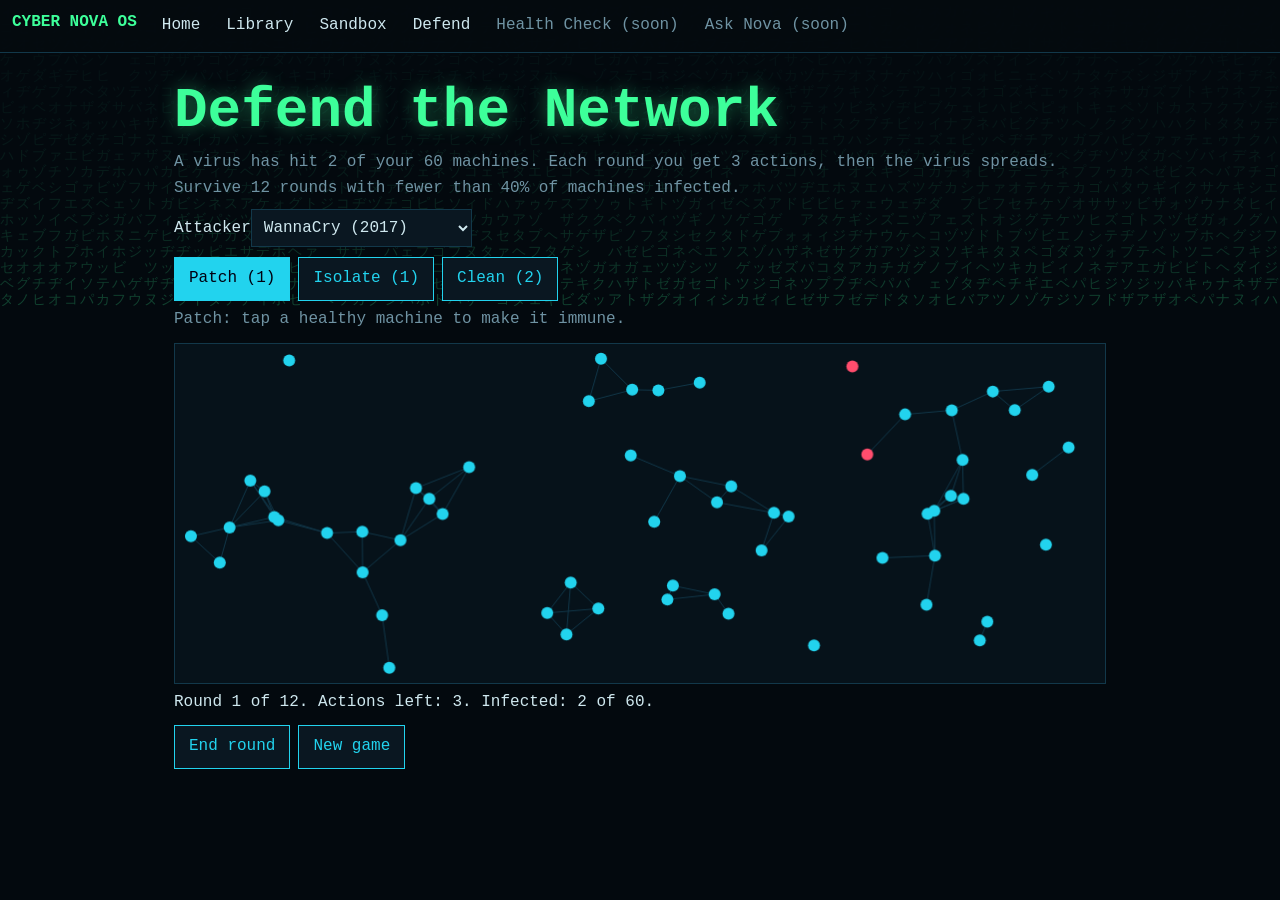
==== defend.html @ 189f1575 "Add files via upload" ====
<!DOCTYPE html><html lang="en"><head><meta charset="utf-8"><meta name="viewport" content="width=device-width,initial-scale=1"><title>Defend the Network | Cyber Nova OS</title><link rel="stylesheet" href="style.css"></head><body><main>
<h1>Defend the Network</h1><p class="hint">A virus has hit 2 of your 60 machines. Each round you get 3 actions, then the virus spreads. Survive 12 rounds with fewer than 40% of machines infected.</p>
<label>Attacker<select id="vs"></select></label>
<div class="btns" id="md"><button data-m="p" class="on">Patch (1)</button><button data-m="i">Isolate (1)</button><button data-m="c">Clean (2)</button></div>
<p class="hint" id="tip"></p>
<canvas class="s" id="cv" height="340" style="margin-top:10px"></canvas><p id="st"></p>
<div class="btns"><button id="end">End round</button><button id="new">New game</button></div></main>
<script src="data.js"></script><script src="app.js"></script><script>
V.forEach(v=>vs.insertAdjacentHTML("beforeend",`<option value="${v.id}">${v.name} (${v.year})</option>`));
const c=cv,x=c.getContext("2d"),H=340,TIPS={p:"Patch: tap a healthy machine to make it immune.",i:"Isolate: tap any machine to cut its links. It can't infect or be infected.",c:"Clean: tap an infected machine to remove the virus and patch it."};
c.width=c.parentElement.clientWidth-28;let N,A,R,mode="p",over;
const near=(a,b)=>!a.o&&!b.o&&Math.hypot(a.x-b.x,a.y-b.y)<60;
function draw(){x.clearRect(0,0,c.width,H);N.forEach((a,i)=>N.forEach((b,j)=>{if(i<j&&near(a,b)){x.strokeStyle=a.s==1&&b.s==1?"#ff4d6d66":"#12384a";x.beginPath();x.moveTo(a.x,a.y);x.lineTo(b.x,b.y);x.stroke()}}));
N.forEach(a=>{x.fillStyle=["#22d3ee","#ff4d6d","#3dff9a"][a.s];x.beginPath();x.arc(a.x,a.y,6,0,7);x.fill();if(a.o){x.strokeStyle="#cfe8ef";x.beginPath();x.arc(a.x,a.y,10,0,7);x.stroke()}});
const i=N.filter(a=>a.s==1).length;st.textContent=over?st.textContent:`Round ${R} of 12. Actions left: ${A}. Infected: ${i} of 60.`}
function start(){over=false;N=Array.from({length:60},()=>({x:14+Math.random()*(c.width-28),y:14+Math.random()*(H-28),s:0}));[...N].sort(()=>Math.random()-.5).slice(0,2).forEach(n=>n.s=1);A=3;R=1;tip.textContent=TIPS[mode];draw()}
function finish(){over=true;const i=N.filter(a=>a.s==1).length,w=i<24;st.textContent=(w?"Network saved! ":"Network lost. ")+`${i} infected, ${60-i} survived. Score: ${(60-i)*10}.`;draw()}
c.onclick=e=>{if(over)return;const r=c.getBoundingClientRect(),px=(e.clientX-r.left)*c.width/r.width,py=(e.clientY-r.top)*H/r.height,n=N.find(a=>Math.hypot(a.x-px,a.y-py)<16);if(!n)return;
if(mode=="p"&&n.s==0&&A>=1){n.s=2;A-=1}else if(mode=="i"&&!n.o&&A>=1){n.o=true;A-=1}else if(mode=="c"&&n.s==1&&A>=2){n.s=2;A-=2}draw()};
end.onclick=()=>{if(over)return;const p=V.find(a=>a.id==vs.value).stats[0]*.03,inf=N.filter(a=>a.s==1);N.forEach(b=>{if(b.s==0&&inf.some(a=>near(a,b)&&Math.random()<p))b.s=1});R++;A=3;if(R>12||!N.some(a=>a.s==1))finish();else draw()};
document.querySelectorAll("#md button").forEach(b=>b.onclick=()=>{mode=b.dataset.m;document.querySelectorAll("#md button").forEach(k=>k.classList.toggle("on",k==b));tip.textContent=TIPS[mode]});
$new=document.getElementById("new");$new.onclick=vs.onchange=start;start();
</script></body></html>
---- style.css ----
:root{--bg:#050b10;--panel:#0a1721;--line:#12384a;--cy:#22d3ee;--gr:#3dff9a;--rd:#ff4d6d;--tx:#cfe8ef;--mut:#6f93a3}
*{box-sizing:border-box;margin:0}
body{background:var(--bg);color:var(--tx);font:16px/1.6 "Courier New",ui-monospace,monospace;min-height:100vh}
#mx{position:fixed;inset:0;z-index:-1;opacity:.22}
nav{position:sticky;top:0;display:flex;gap:4px;overflow-x:auto;padding:10px 12px;background:#050b10ee;border-bottom:1px solid var(--line);z-index:5}
nav b{color:var(--gr);margin-right:10px;white-space:nowrap}
nav a{color:var(--tx);text-decoration:none;padding:2px 10px;border:1px solid transparent;white-space:nowrap}
nav a:hover,nav a.on{border-color:var(--cy);color:var(--cy)}
nav a.off{color:var(--mut);pointer-events:none}
main{max-width:960px;margin:auto;padding:20px 14px 60px}
h1{font-size:clamp(30px,9vw,56px);color:var(--gr);text-shadow:0 0 18px #3dff9a66;line-height:1.1;margin:8px 0}
h2{color:var(--cy);margin:28px 0 10px}
#term{color:var(--gr);min-height:100px;font:inherit;font-size:14px}
.hero p{max-width:60ch;color:var(--tx)}
.tools{display:flex;gap:8px;margin-bottom:12px;flex-wrap:wrap}
input,select{font:inherit;background:var(--panel);color:var(--tx);border:1px solid var(--line);padding:8px;flex:1;min-width:140px}
#g{display:grid;grid-template-columns:repeat(auto-fill,minmax(200px,1fr));gap:10px}
.card{display:block;padding:12px;background:var(--panel);border:1px solid var(--line);border-left:4px solid var(--c);color:var(--tx);text-decoration:none}
.card:hover{background:#0e2331}.card h3{color:var(--c)}.card small{color:var(--mut)}
button{font:inherit;background:var(--panel);color:var(--cy);border:1px solid var(--cy);padding:8px 14px;cursor:pointer}
button:hover,button.on{background:var(--cy);color:#001}
:focus-visible{outline:2px solid var(--gr);outline-offset:2px}
.meta{color:var(--mut)}
.tabs{display:flex;gap:6px;overflow-x:auto;margin:14px 0}.tabs button{white-space:nowrap}
.pn{padding:12px 0}.pn li{margin:8px 0 8px 18px}
canvas.s{width:100%;display:block;border:1px solid var(--line);background:#06121a;margin-bottom:6px}
.btns{display:flex;gap:8px;margin-top:10px}
label{display:block;margin-top:8px}label input{width:100%;padding:0}
.bar{display:flex;align-items:center;gap:8px;margin:10px 0}.bar span{width:72px}
.trk{flex:1;height:14px;background:#0b2230}.trk i{display:block;height:100%;background:linear-gradient(90deg,var(--cy),var(--gr));box-shadow:0 0 8px var(--cy)}
.fact{background:var(--panel);border:1px solid var(--line);padding:10px;margin:8px 0}
label input[type=checkbox]{width:auto;min-width:0;margin-right:8px}
.ctl{display:grid;grid-template-columns:repeat(auto-fit,minmax(220px,1fr));gap:8px 16px;margin:12px 0}
.hint{color:var(--mut);margin:6px 0}
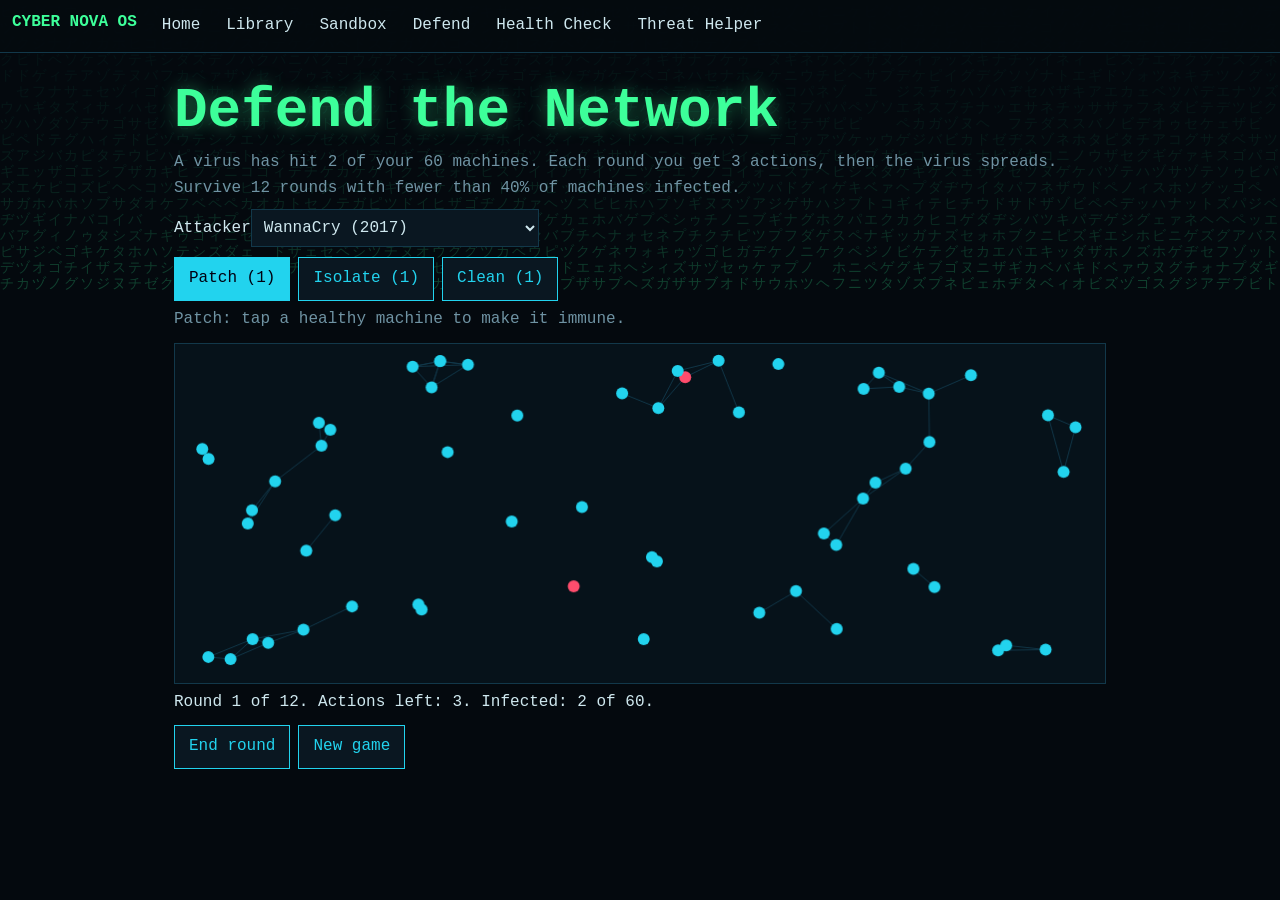
==== commit 1f4c4e26: "Modify cleaning action logic in defend.html Updated the cleaning action to remove the virus from inf" ====
--- a/defend.html
+++ b/defend.html
@@ -1,23 +1,26 @@
 <!DOCTYPE html><html lang="en"><head><meta charset="utf-8"><meta name="viewport" content="width=device-width,initial-scale=1"><title>Defend the Network | Cyber Nova OS</title><link rel="stylesheet" href="style.css"></head><body><main>
 <h1>Defend the Network</h1><p class="hint">A virus has hit 2 of your 60 machines. Each round you get 3 actions, then the virus spreads. Survive 12 rounds with fewer than 40% of machines infected.</p>
 <label>Attacker<select id="vs"></select></label>
-<div class="btns" id="md"><button data-m="p" class="on">Patch (1)</button><button data-m="i">Isolate (1)</button><button data-m="c">Clean (2)</button></div>
+<div class="btns" id="md"><button data-m="p" class="on">Patch (1)</button><button data-m="i">Isolate (1)</button><button data-m="c">Clean (1)</button></div>
 <p class="hint" id="tip"></p>
-<canvas class="s" id="cv" height="340" style="margin-top:10px"></canvas><p id="st"></p>
+<canvas class="s" id="cv" height="340" style="margin-top:10px"></canvas><p id="st"></p><p class="hint" id="nt"></p>
 <div class="btns"><button id="end">End round</button><button id="new">New game</button></div></main>
 <script src="data.js"></script><script src="app.js"></script><script>
 V.forEach(v=>vs.insertAdjacentHTML("beforeend",`<option value="${v.id}">${v.name} (${v.year})</option>`));
-const c=cv,x=c.getContext("2d"),H=340,TIPS={p:"Patch: tap a healthy machine to make it immune.",i:"Isolate: tap any machine to cut its links. It can't infect or be infected.",c:"Clean: tap an infected machine to remove the virus and patch it."};
+const c=cv,x=c.getContext("2d"),H=340,TIPS={p:"Patch: tap a healthy machine to make it immune.",i:"Isolate: tap any machine to cut its links. It can't infect or be infected.",c:"Clean: tap a RED infected machine. The virus is removed and it turns green and immune."};
 c.width=c.parentElement.clientWidth-28;let N,A,R,mode="p",over;
 const near=(a,b)=>!a.o&&!b.o&&Math.hypot(a.x-b.x,a.y-b.y)<60;
 function draw(){x.clearRect(0,0,c.width,H);N.forEach((a,i)=>N.forEach((b,j)=>{if(i<j&&near(a,b)){x.strokeStyle=a.s==1&&b.s==1?"#ff4d6d66":"#12384a";x.beginPath();x.moveTo(a.x,a.y);x.lineTo(b.x,b.y);x.stroke()}}));
 N.forEach(a=>{x.fillStyle=["#22d3ee","#ff4d6d","#3dff9a"][a.s];x.beginPath();x.arc(a.x,a.y,6,0,7);x.fill();if(a.o){x.strokeStyle="#cfe8ef";x.beginPath();x.arc(a.x,a.y,10,0,7);x.stroke()}});
 const i=N.filter(a=>a.s==1).length;st.textContent=over?st.textContent:`Round ${R} of 12. Actions left: ${A}. Infected: ${i} of 60.`}
-function start(){over=false;N=Array.from({length:60},()=>({x:14+Math.random()*(c.width-28),y:14+Math.random()*(H-28),s:0}));[...N].sort(()=>Math.random()-.5).slice(0,2).forEach(n=>n.s=1);A=3;R=1;tip.textContent=TIPS[mode];draw()}
+function start(){over=false;N=Array.from({length:60},()=>({x:14+Math.random()*(c.width-28),y:14+Math.random()*(H-28),s:0}));[...N].sort(()=>Math.random()-.5).slice(0,2).forEach(n=>n.s=1);A=3;R=1;nt.textContent="";tip.textContent=TIPS[mode];draw()}
 function finish(){over=true;const i=N.filter(a=>a.s==1).length,w=i<24;st.textContent=(w?"Network saved! ":"Network lost. ")+`${i} infected, ${60-i} survived. Score: ${(60-i)*10}.`;draw()}
-c.onclick=e=>{if(over)return;const r=c.getBoundingClientRect(),px=(e.clientX-r.left)*c.width/r.width,py=(e.clientY-r.top)*H/r.height,n=N.find(a=>Math.hypot(a.x-px,a.y-py)<16);if(!n)return;
-if(mode=="p"&&n.s==0&&A>=1){n.s=2;A-=1}else if(mode=="i"&&!n.o&&A>=1){n.o=true;A-=1}else if(mode=="c"&&n.s==1&&A>=2){n.s=2;A-=2}draw()};
-end.onclick=()=>{if(over)return;const p=V.find(a=>a.id==vs.value).stats[0]*.03,inf=N.filter(a=>a.s==1);N.forEach(b=>{if(b.s==0&&inf.some(a=>near(a,b)&&Math.random()<p))b.s=1});R++;A=3;if(R>12||!N.some(a=>a.s==1))finish();else draw()};
+c.onclick=e=>{if(over)return;const r=c.getBoundingClientRect(),px=(e.clientX-r.left)*c.width/r.width,py=(e.clientY-r.top)*H/r.height,d=a=>Math.hypot(a.x-px,a.y-py),ok={p:a=>a.s==0,i:a=>!a.o,c:a=>a.s==1}[mode],n=N.filter(a=>d(a)<28).sort((a,b)=>d(a)-d(b)).find(ok);
+if(!n){nt.textContent={p:"Patch works on a healthy cyan machine. Tap a cyan dot.",i:"Tap any machine that is not already isolated.",c:"Clean works on a RED infected machine. Tap a red dot."}[mode];return}
+if(A<1){nt.textContent="No actions left. Tap End round.";return}
+if(mode=="p")n.s=2;else if(mode=="i")n.o=true;else n.s=2;A-=1;
+nt.textContent={p:"Machine patched. It is now immune.",i:"Machine isolated from the network.",c:"Virus removed. The machine is now green and immune."}[mode]+(A?"":" No actions left. Tap End round.");draw()};
+end.onclick=()=>{if(over)return;const p=V.find(a=>a.id==vs.value).stats[0]*.03,inf=N.filter(a=>a.s==1);N.forEach(b=>{if(b.s==0&&inf.some(a=>near(a,b)&&Math.random()<p))b.s=1});const nn=N.filter(a=>a.s==1).length-inf.length;nt.textContent=nn?`The virus spread to ${nn} more machine${nn>1?"s":""}.`:"The virus did not spread this round.";R++;A=3;if(R>12||!N.some(a=>a.s==1))finish();else draw()};
 document.querySelectorAll("#md button").forEach(b=>b.onclick=()=>{mode=b.dataset.m;document.querySelectorAll("#md button").forEach(k=>k.classList.toggle("on",k==b));tip.textContent=TIPS[mode]});
 $new=document.getElementById("new");$new.onclick=vs.onchange=start;start();
 </script></body></html>
--- a/style.css
+++ b/style.css
@@ -32,3 +32,12 @@
 label input[type=checkbox]{width:auto;min-width:0;margin-right:8px}
 .ctl{display:grid;grid-template-columns:repeat(auto-fit,minmax(220px,1fr));gap:8px 16px;margin:12px 0}
 .hint{color:var(--mut);margin:6px 0}
+nav{flex-wrap:wrap;overflow-x:visible}
+.ok{color:var(--gr)}.warn{color:var(--rd)}.mid{color:#ffd166}.info{color:var(--mut)}
+.big{font-size:clamp(34px,10vw,60px);line-height:1}
+#log{display:flex;flex-direction:column;gap:10px;margin:12px 0}
+.m{padding:10px 12px;border:1px solid var(--line);max-width:92%;overflow-wrap:anywhere}
+.m.u{align-self:flex-end;background:#0e2331;border-color:var(--cy)}.m.b{background:var(--panel)}
+.m p{margin:4px 0}.m a{color:var(--cy)}.m small{color:var(--mut)}
+.chips{display:flex;gap:6px;flex-wrap:wrap;margin:8px 0}.chips button{padding:4px 10px;font-size:14px}
+.row{display:flex;gap:8px}
